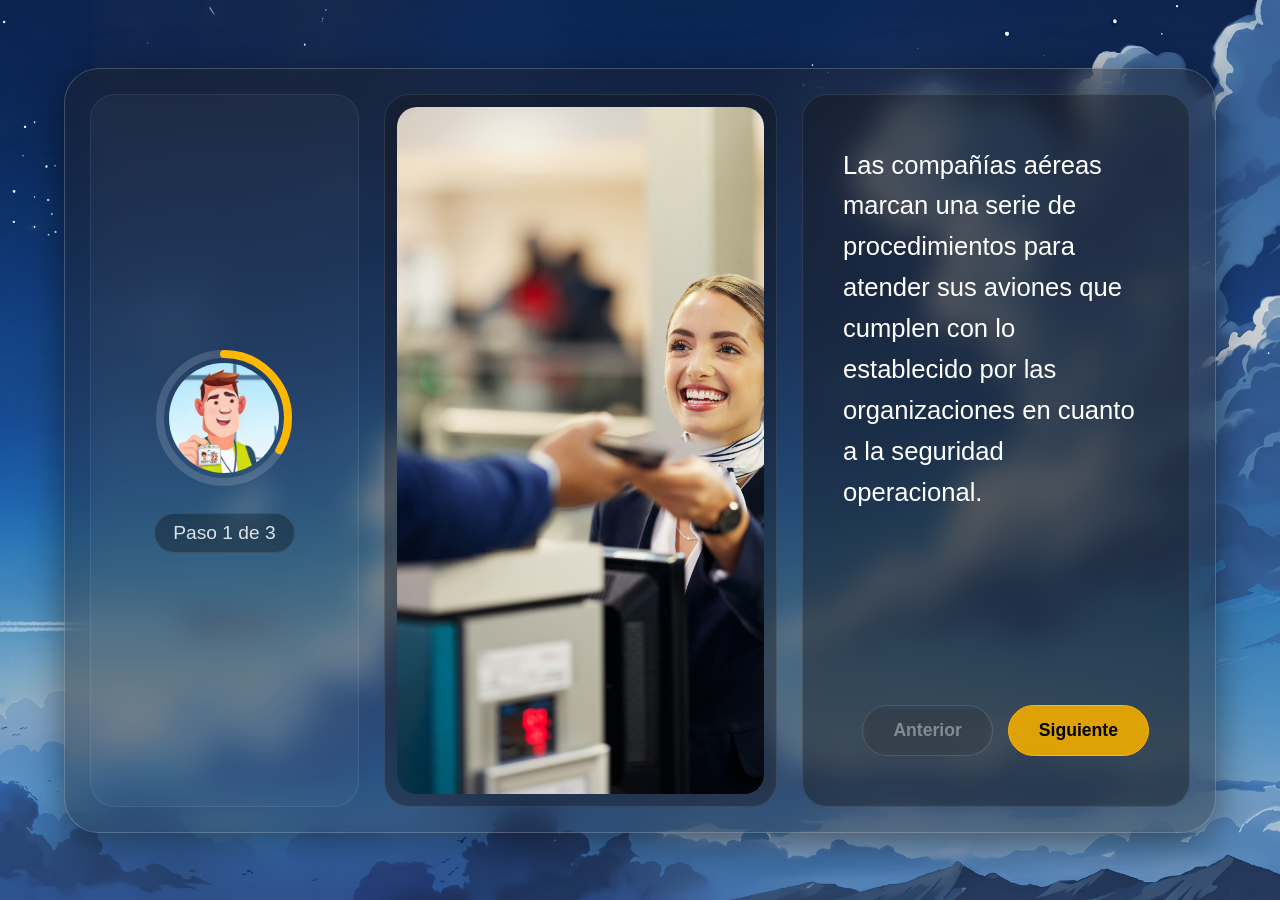
==== index.html @ 1d02ec84 "Commit inicial" ====
<!DOCTYPE html>
<html lang="es">
<head>
    <meta charset="UTF-8">
    <meta name="viewport" content="width=device-width, initial-scale=1.0">
    <title>Curso - Seguridad Operacional</title>
    <link rel="stylesheet" href="style.css">
</head>
<body>
    <div class="glass-container">
        <!-- Sidebar / Módulo de Avatar -->
        <aside class="sidebar">
            <div class="avatar-wrapper">
                <svg class="progress-ring" width="140" height="140">
                    <circle class="progress-ring__background" stroke="rgba(255,255,255,0.15)" stroke-width="8" fill="transparent" r="64" cx="70" cy="70"/>
                    <circle class="progress-ring__circle" stroke="#ffb800" stroke-width="8" fill="transparent" r="64" cx="70" cy="70"/>
                </svg>
                <!-- Aquí se carga la imagen desde la carpeta avatar -->
                <img src="avatar/avatar.png" alt="Avatar del usuario" class="avatar-image">
            </div>
            <div class="progress-text">
                Paso <span id="current-step">1</span> de <span id="total-steps">3</span>
            </div>
        </aside>

        <!-- Área Principal (Aprox. 70% del espacio visual total) -->
        <main class="content-area">
            <!-- Panel izquierdo: Imagen -->
            <div class="glass-panel image-panel">
                <img id="step-image" src="fotos/woman-airport-service-agent-with-passport-helping-traveler-check-terminal-counter-female-passenger-assistant-with-smile-travel-security-immigration-documents-airline-control.jpg" alt="Agente de servicio en el aeropuerto">
            </div>
            
            <!-- Panel derecho: Texto y controles -->
            <div class="glass-panel text-panel">
                <p id="step-text">
                    Las compañías aéreas marcan una serie de procedimientos para atender sus aviones que cumplen con lo establecido por las organizaciones en cuanto a la seguridad operacional.
                </p>
                
                <div class="navigation-controls">
                    <button id="btn-prev" class="nav-btn" disabled>Anterior</button>
                    <button id="btn-next" class="nav-btn btn-primary">Siguiente</button>
                </div>
            </div>
        </main>
    </div>
    <script src="script.js"></script>
</body>
</html>
---- style.css ----
* {
    margin: 0;
    padding: 0;
    box-sizing: border-box;
    font-family: 'Segoe Display Pro', 'Segoe Pro Display', 'Segoe UI', Roboto, Helvetica, Arial, sans-serif;
}

body {
    background-image: url('fondo/magnific_0pRmdObTfW.png');
    background-size: cover;
    background-position: center;
    background-attachment: fixed;
    height: 100vh;
    display: flex;
    justify-content: center;
    align-items: center;
    overflow: hidden;
    color: #fff;
    font-weight: 400;
}

/* Contenedor principal con efecto Glassmorphism */
.glass-container {
    width: 90vw;
    height: 85vh;
    max-width: 1400px;
    background: rgba(30, 30, 35, 0.4); /* Fondo muy oscuro y translúcido */
    backdrop-filter: blur(15px); /* Desenfoque de cristal */
    -webkit-backdrop-filter: blur(15px);
    border-radius: 35px;
    border: 1px solid rgba(255, 255, 255, 0.2); /* Borde suave */
    box-shadow: 0 10px 40px rgba(0, 0, 0, 0.5); /* Sombra flotante */
    display: flex;
    padding: 25px;
    gap: 25px;
}

/* Menú lateral (Avatar) */
.sidebar {
    width: 25%;
    display: flex;
    flex-direction: column;
    align-items: center;
    justify-content: center;
    background: rgba(255, 255, 255, 0.03);
    border-radius: 25px;
    border: 1px solid rgba(255, 255, 255, 0.08);
}

.avatar-wrapper {
    position: relative;
    width: 140px;
    height: 140px;
    display: flex;
    justify-content: center;
    align-items: center;
}

/* Imagen del avatar (Se recorta en círculo) */
.avatar-image {
    width: 110px;
    height: 110px;
    border-radius: 50%;
    object-fit: cover;
    position: absolute;
    z-index: 1;
}

/* Barra de progreso circular SVG */
.progress-ring {
    position: absolute;
    top: 0;
    left: 0;
    z-index: 2;
    transform: rotate(-90deg); /* Para que empiece desde arriba (las 12 hrs) */
}

.progress-ring__circle {
    stroke-dasharray: 402.12; /* 2 * PI * radio (64) = ~402 */
    stroke-dashoffset: 402.12; /* Inicialmente vacía */
    transition: stroke-dashoffset 0.6s cubic-bezier(0.4, 0, 0.2, 1);
    stroke-linecap: round; /* Bordes redondeados en la línea */
}

.progress-text {
    margin-top: 25px;
    font-size: 1.2rem;
    font-weight: 400;
    color: rgba(255, 255, 255, 0.85);
    background: rgba(0, 0, 0, 0.3);
    padding: 8px 18px;
    border-radius: 20px;
    border: 1px solid rgba(255, 255, 255, 0.1);
}

/* Área de contenido (El 70% solicitado) */
.content-area {
    width: 75%;
    display: flex;
    gap: 25px;
}

/* Paneles internos estilo Bento */
.glass-panel {
    background: rgba(20, 20, 25, 0.4); /* Cristal interior más oscuro */
    border-radius: 25px;
    border: 1px solid rgba(255, 255, 255, 0.1);
    box-shadow: inset 0 0 15px rgba(255,255,255,0.02);
}

/* Sección de la imagen */
.image-panel {
    flex: 1.2;
    overflow: hidden;
    display: flex;
    justify-content: center;
    align-items: center;
    padding: 12px;
}

.image-panel img {
    width: 100%;
    height: 100%;
    object-fit: cover;
    border-radius: 20px;
    transition: opacity 0.4s ease;
}

/* Sección del texto */
.text-panel {
    flex: 1;
    padding: 50px 40px;
    display: flex;
    flex-direction: column;
    justify-content: center;
}

#step-text {
    font-size: 1.6rem;
    line-height: 1.6;
    margin-bottom: auto; 
    text-align: left;
    transition: opacity 0.4s ease;
    font-weight: 400;
}

/* Controles de navegación */
.navigation-controls {
    display: flex;
    justify-content: flex-end;
    gap: 15px;
    margin-top: 40px;
}

/* Botones Base */
.nav-btn {
    padding: 14px 30px;
    border: none;
    border-radius: 50px;
    font-size: 1.1rem;
    font-weight: 600;
    cursor: pointer;
    transition: all 0.3s ease; /* Transición general */
    background: rgba(255, 255, 255, 0.1);
    color: #fff;
    border: 1px solid rgba(255, 255, 255, 0.3);
    backdrop-filter: blur(5px);
}

/* Estado Deshabilitado */
.nav-btn:disabled {
    opacity: 0.4;
    cursor: not-allowed;
    background: rgba(255, 255, 255, 0.05);
}

/* Animación de Clic (Efecto físico de presionar) */
.nav-btn:not(:disabled):active {
    transform: scale(0.92);
}

/* Botón Siguiente Destacado */
.btn-primary {
    background: rgba(255, 184, 0, 0.85); /* Color de acento estilo inspiración */
    color: #000;
    border: 1px solid rgba(255, 184, 0, 1);
    animation: pulse 2s infinite; /* Animación constante en bucle */
}

.btn-primary:not(:disabled):hover {
    background: rgba(255, 184, 0, 1);
    box-shadow: 0 0 20px rgba(255, 184, 0, 0.5);
}

/* Animación en bucle del botón siguiente */
@keyframes pulse {
    0% {
        box-shadow: 0 0 0 0 rgba(255, 184, 0, 0.6);
    }
    70% {
        box-shadow: 0 0 0 18px rgba(255, 184, 0, 0);
    }
    100% {
        box-shadow: 0 0 0 0 rgba(255, 184, 0, 0);
    }
}
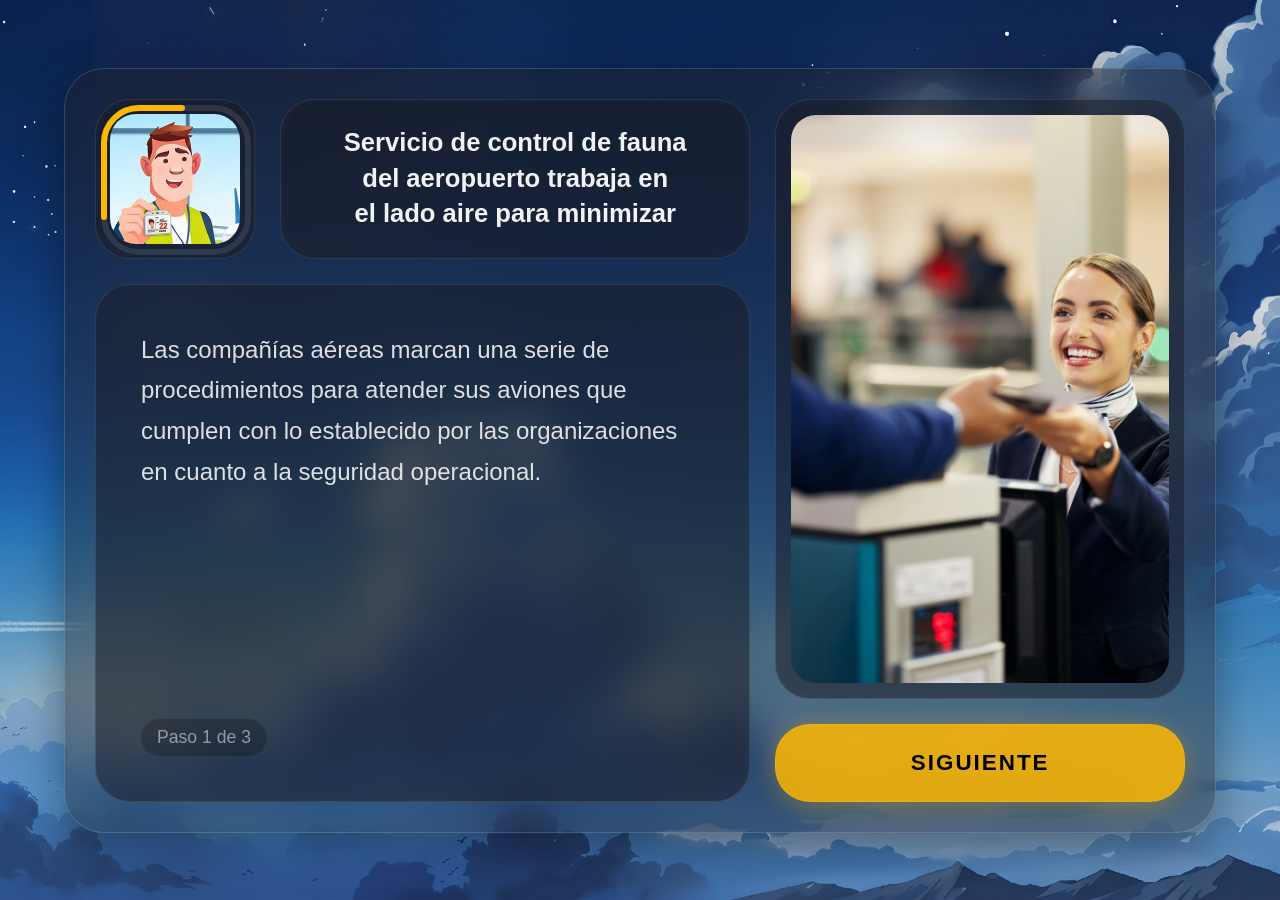
==== commit 3df15bd1: "v2" ====
--- a/index.html
+++ b/index.html
@@ -8,40 +8,53 @@
 </head>
 <body>
     <div class="glass-container">
-        <!-- Sidebar / Módulo de Avatar -->
-        <aside class="sidebar">
-            <div class="avatar-wrapper">
-                <svg class="progress-ring" width="140" height="140">
-                    <circle class="progress-ring__background" stroke="rgba(255,255,255,0.15)" stroke-width="8" fill="transparent" r="64" cx="70" cy="70"/>
-                    <circle class="progress-ring__circle" stroke="#ffb800" stroke-width="8" fill="transparent" r="64" cx="70" cy="70"/>
-                </svg>
-                <!-- Aquí se carga la imagen desde la carpeta avatar -->
-                <img src="avatar/avatar.png" alt="Avatar del usuario" class="avatar-image">
+        <!-- Botón Anterior Flotante -->
+        <button id="btn-prev" class="nav-btn floating-prev" disabled>
+            <span class="arrow">◀</span> Anterior
+        </button>
+
+        <!-- Columna Izquierda (Avatar, Título, Texto) -->
+        <div class="left-column">
+            <!-- Fila Superior: Avatar + Título -->
+            <div class="header-row">
+                <!-- Avatar rediseñado (Squircle) con Barra de progreso -->
+                <div class="avatar-squircle-wrapper glass-panel">
+                    <svg class="progress-svg" width="160" height="160">
+                        <!-- Rectángulo redondeado para el fondo -->
+                        <rect class="progress-rect__background" x="8" y="8" width="144" height="144" rx="35" ry="35" fill="none" stroke="rgba(255,255,255,0.1)" stroke-width="6"/>
+                        <!-- Rectángulo redondeado para el progreso -->
+                        <rect class="progress-rect" x="8" y="8" width="144" height="144" rx="35" ry="35" fill="none" stroke="#ffb800" stroke-width="6" stroke-linecap="round"/>
+                    </svg>
+                    <img src="avatar/avatar.png" alt="Avatar del usuario" class="avatar-image-squircle">
+                </div>
+                
+                <!-- Panel del Título -->
+                <div class="title-panel glass-panel">
+                    <h1 id="step-title">Servicio de control de fauna del aeropuerto trabaja en el lado aire para minimizar</h1>
+                </div>
             </div>
-            <div class="progress-text">
-                Paso <span id="current-step">1</span> de <span id="total-steps">3</span>
+            
+            <!-- Fila Inferior: Texto -->
+            <div class="text-panel glass-panel">
+                <p id="step-text">
+                    Las compañías aéreas marcan una serie de procedimientos para atender sus aviones que cumplen con lo establecido por las organizaciones en cuanto a la seguridad operacional.
+                </p>
+                <div class="progress-text">
+                    Paso <span id="current-step">1</span> de <span id="total-steps">3</span>
+                </div>
             </div>
-        </aside>
+        </div>
 
-        <!-- Área Principal (Aprox. 70% del espacio visual total) -->
-        <main class="content-area">
-            <!-- Panel izquierdo: Imagen -->
-            <div class="glass-panel image-panel">
+        <!-- Columna Derecha (Imagen y Botón Siguiente) -->
+        <div class="right-column">
+            <!-- Panel de Imagen -->
+            <div class="image-panel glass-panel">
                 <img id="step-image" src="fotos/woman-airport-service-agent-with-passport-helping-traveler-check-terminal-counter-female-passenger-assistant-with-smile-travel-security-immigration-documents-airline-control.jpg" alt="Agente de servicio en el aeropuerto">
             </div>
             
-            <!-- Panel derecho: Texto y controles -->
-            <div class="glass-panel text-panel">
-                <p id="step-text">
-                    Las compañías aéreas marcan una serie de procedimientos para atender sus aviones que cumplen con lo establecido por las organizaciones en cuanto a la seguridad operacional.
-                </p>
-                
-                <div class="navigation-controls">
-                    <button id="btn-prev" class="nav-btn" disabled>Anterior</button>
-                    <button id="btn-next" class="nav-btn btn-primary">Siguiente</button>
-                </div>
-            </div>
-        </main>
+            <!-- Botón Siguiente -->
+            <button id="btn-next" class="nav-btn btn-primary glass-panel">Siguiente</button>
+        </div>
     </div>
     <script src="script.js"></script>
 </body>
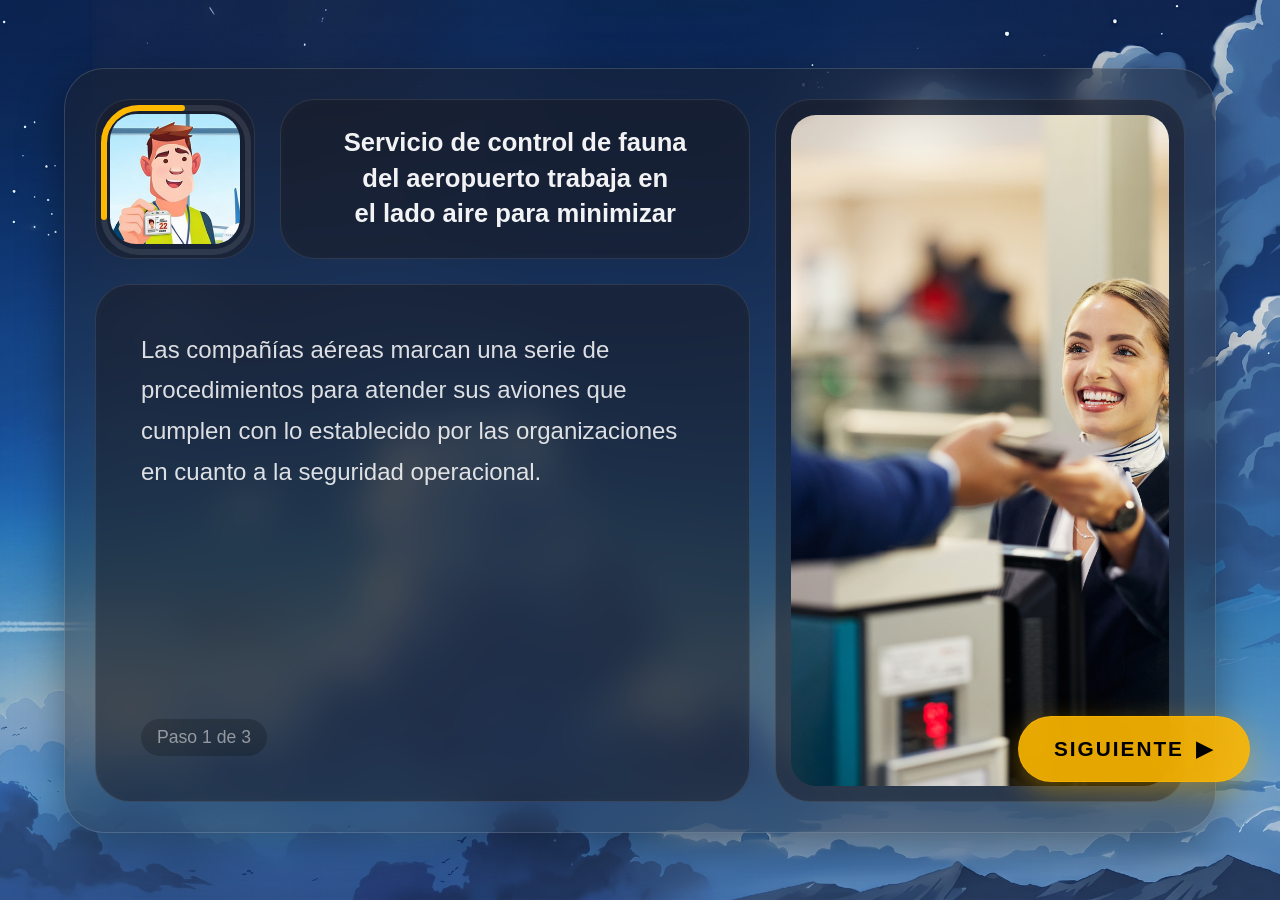
==== commit cc268245: "Reposiciona botones nav segun boceto_b: anterior arriba-izquierda, siguiente abajo-derecha con flech" ====
--- a/index.html
+++ b/index.html
@@ -52,8 +52,10 @@
                 <img id="step-image" src="fotos/woman-airport-service-agent-with-passport-helping-traveler-check-terminal-counter-female-passenger-assistant-with-smile-travel-security-immigration-documents-airline-control.jpg" alt="Agente de servicio en el aeropuerto">
             </div>
             
-            <!-- Botón Siguiente -->
-            <button id="btn-next" class="nav-btn btn-primary glass-panel">Siguiente</button>
+            <!-- Botón Siguiente Flotante -->
+            <button id="btn-next" class="nav-btn floating-next">
+                <span id="btn-next-label">Siguiente</span> <span class="arrow">▶</span>
+            </button>
         </div>
     </div>
     <script src="script.js"></script>
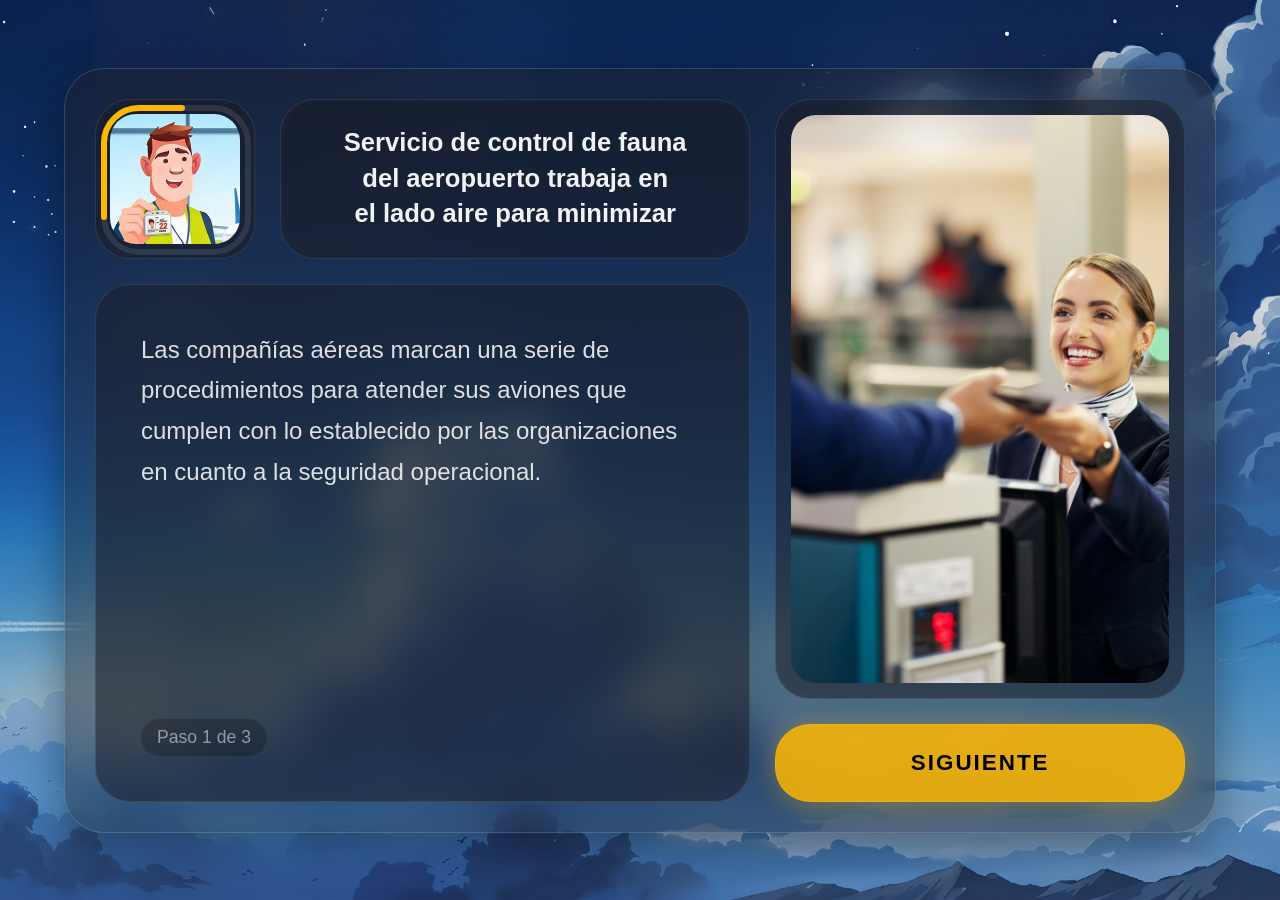
==== commit 9365f344: "Revert "Reposiciona botones nav segun boceto_b: anterior arriba-izquierda, siguiente abajo-derecha c" ====
--- a/index.html
+++ b/index.html
@@ -52,10 +52,8 @@
                 <img id="step-image" src="fotos/woman-airport-service-agent-with-passport-helping-traveler-check-terminal-counter-female-passenger-assistant-with-smile-travel-security-immigration-documents-airline-control.jpg" alt="Agente de servicio en el aeropuerto">
             </div>
             
-            <!-- Botón Siguiente Flotante -->
-            <button id="btn-next" class="nav-btn floating-next">
-                <span id="btn-next-label">Siguiente</span> <span class="arrow">▶</span>
-            </button>
+            <!-- Botón Siguiente -->
+            <button id="btn-next" class="nav-btn btn-primary glass-panel">Siguiente</button>
         </div>
     </div>
     <script src="script.js"></script>
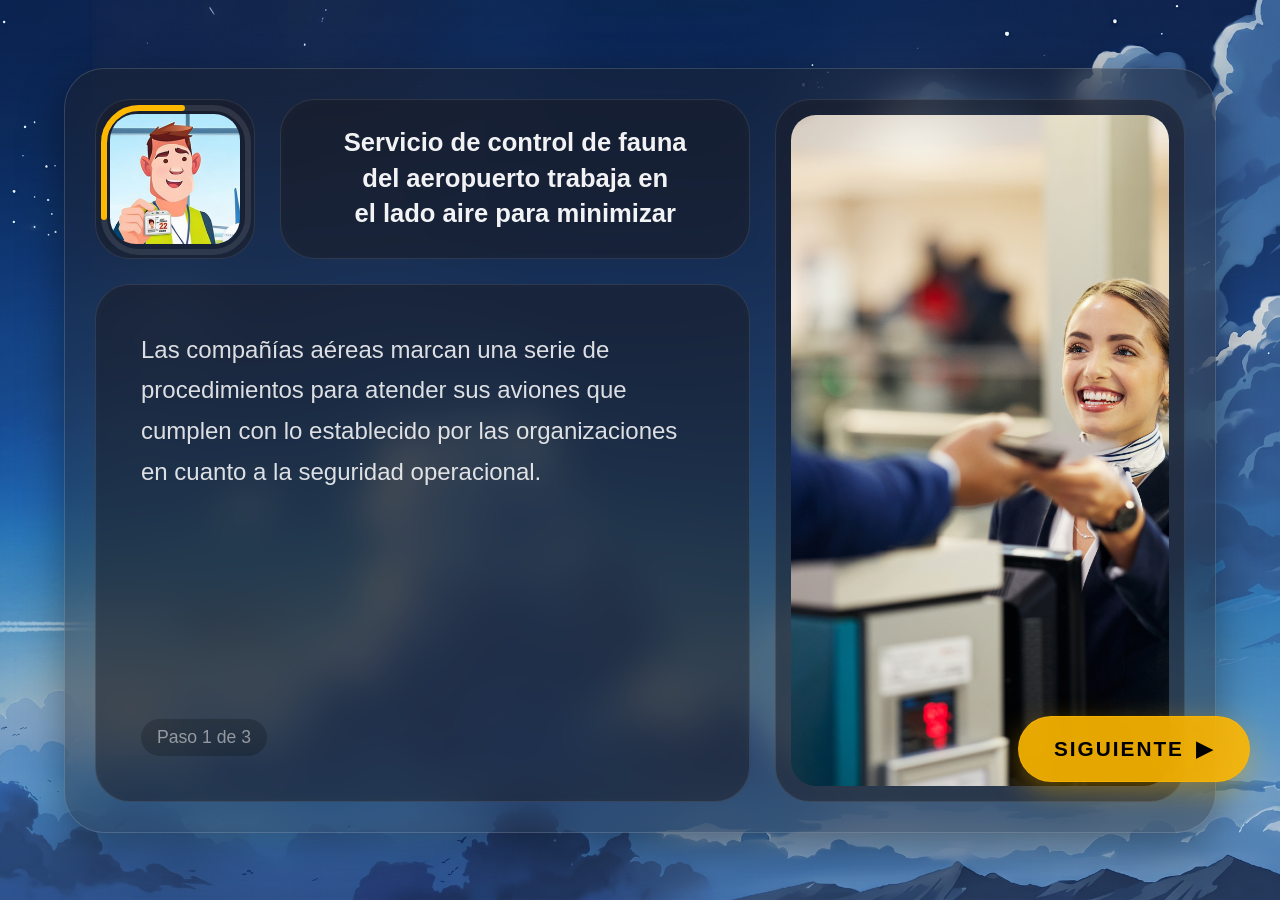
==== commit 59eaf13e: "Reapply "Reposiciona botones nav segun boceto_b: anterior arriba-izquierda, siguiente abajo-derecha " ====
--- a/index.html
+++ b/index.html
@@ -52,8 +52,10 @@
                 <img id="step-image" src="fotos/woman-airport-service-agent-with-passport-helping-traveler-check-terminal-counter-female-passenger-assistant-with-smile-travel-security-immigration-documents-airline-control.jpg" alt="Agente de servicio en el aeropuerto">
             </div>
             
-            <!-- Botón Siguiente -->
-            <button id="btn-next" class="nav-btn btn-primary glass-panel">Siguiente</button>
+            <!-- Botón Siguiente Flotante -->
+            <button id="btn-next" class="nav-btn floating-next">
+                <span id="btn-next-label">Siguiente</span> <span class="arrow">▶</span>
+            </button>
         </div>
     </div>
     <script src="script.js"></script>
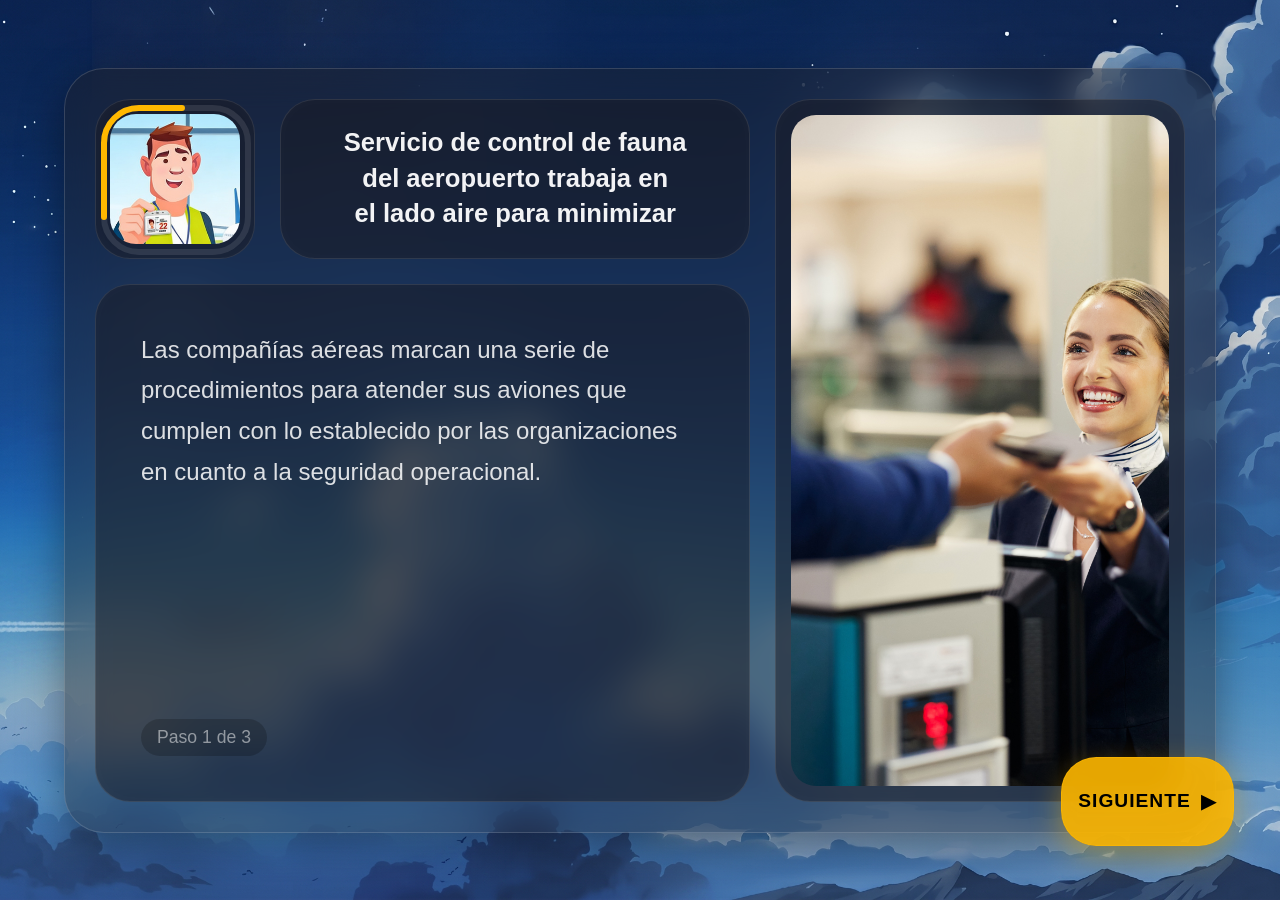
==== commit f5f4a0d8: "Ajusta medidas exactas de botones flotantes segun boceto_b (anterior solo icono, offsets y tamano pr" ====
--- a/index.html
+++ b/index.html
@@ -8,9 +8,9 @@
 </head>
 <body>
     <div class="glass-container">
-        <!-- Botón Anterior Flotante -->
-        <button id="btn-prev" class="nav-btn floating-prev" disabled>
-            <span class="arrow">◀</span> Anterior
+        <!-- Botón Anterior Flotante (solo ícono, medidas de boceto_b) -->
+        <button id="btn-prev" class="nav-btn floating-prev" disabled aria-label="Anterior">
+            <span class="arrow">◀</span>
         </button>
 
         <!-- Columna Izquierda (Avatar, Título, Texto) -->
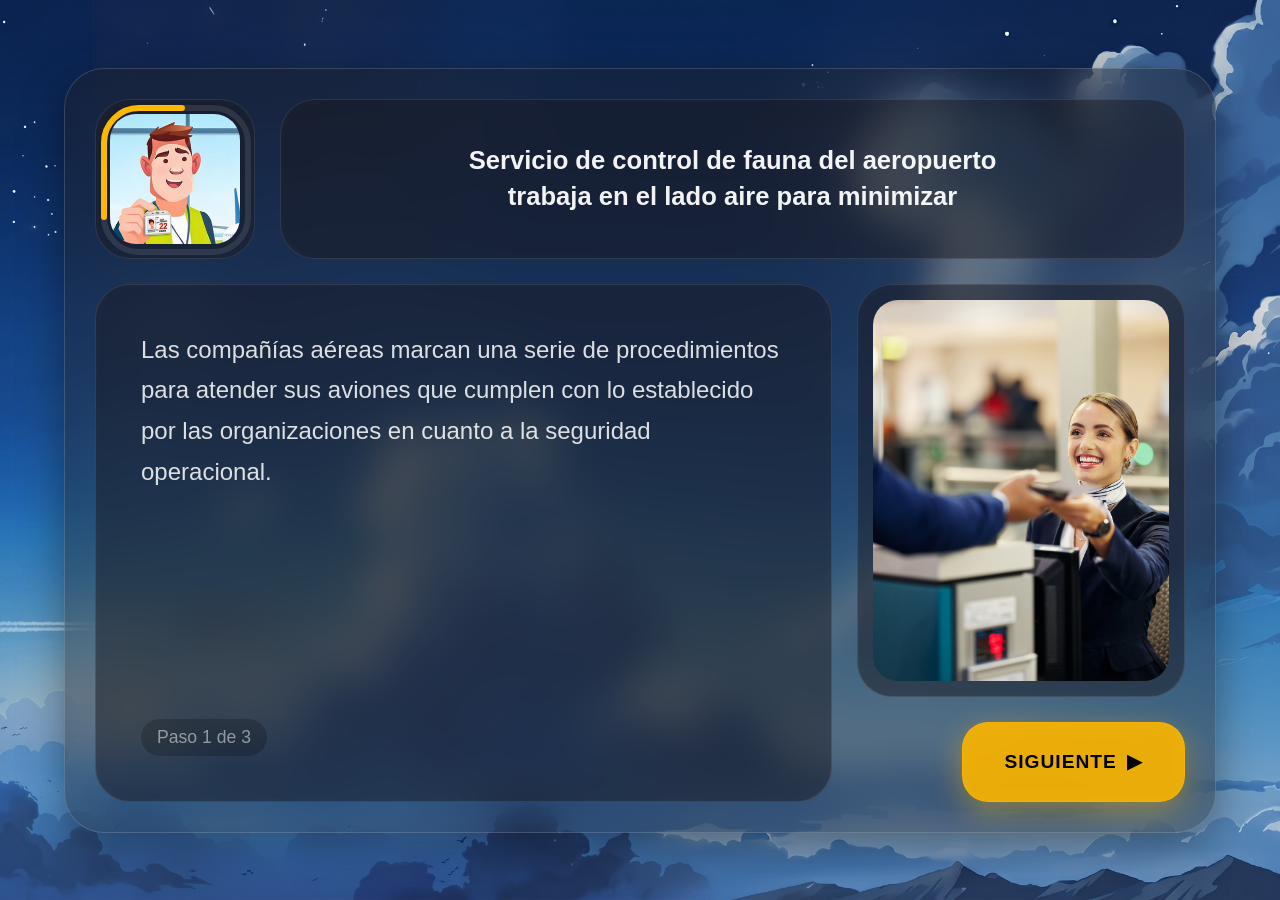
==== commit 2bea1389: "Reestructura layout segun boceto_d: titulo a todo el ancho, texto izquierda, imagen derecha con boto" ====
--- a/index.html
+++ b/index.html
@@ -8,33 +8,28 @@
 </head>
 <body>
     <div class="glass-container">
-        <!-- Botón Anterior Flotante (solo ícono, medidas de boceto_b) -->
-        <button id="btn-prev" class="nav-btn floating-prev" disabled aria-label="Anterior">
-            <span class="arrow">◀</span>
-        </button>
+        <!-- Fila Superior: Avatar + Título a todo el ancho (boceto_d) -->
+        <div class="header-row">
+            <!-- Avatar rediseñado (Squircle) con Barra de progreso -->
+            <div class="avatar-squircle-wrapper glass-panel">
+                <svg class="progress-svg" width="160" height="160">
+                    <!-- Rectángulo redondeado para el fondo -->
+                    <rect class="progress-rect__background" x="8" y="8" width="144" height="144" rx="35" ry="35" fill="none" stroke="rgba(255,255,255,0.1)" stroke-width="6"/>
+                    <!-- Rectángulo redondeado para el progreso -->
+                    <rect class="progress-rect" x="8" y="8" width="144" height="144" rx="35" ry="35" fill="none" stroke="#ffb800" stroke-width="6" stroke-linecap="round"/>
+                </svg>
+                <img src="avatar/avatar.png" alt="Avatar del usuario" class="avatar-image-squircle">
+            </div>
 
-        <!-- Columna Izquierda (Avatar, Título, Texto) -->
-        <div class="left-column">
-            <!-- Fila Superior: Avatar + Título -->
-            <div class="header-row">
-                <!-- Avatar rediseñado (Squircle) con Barra de progreso -->
-                <div class="avatar-squircle-wrapper glass-panel">
-                    <svg class="progress-svg" width="160" height="160">
-                        <!-- Rectángulo redondeado para el fondo -->
-                        <rect class="progress-rect__background" x="8" y="8" width="144" height="144" rx="35" ry="35" fill="none" stroke="rgba(255,255,255,0.1)" stroke-width="6"/>
-                        <!-- Rectángulo redondeado para el progreso -->
-                        <rect class="progress-rect" x="8" y="8" width="144" height="144" rx="35" ry="35" fill="none" stroke="#ffb800" stroke-width="6" stroke-linecap="round"/>
-                    </svg>
-                    <img src="avatar/avatar.png" alt="Avatar del usuario" class="avatar-image-squircle">
-                </div>
-                
-                <!-- Panel del Título -->
-                <div class="title-panel glass-panel">
-                    <h1 id="step-title">Servicio de control de fauna del aeropuerto trabaja en el lado aire para minimizar</h1>
-                </div>
+            <!-- Panel del Título -->
+            <div class="title-panel glass-panel">
+                <h1 id="step-title">Servicio de control de fauna del aeropuerto trabaja en el lado aire para minimizar</h1>
             </div>
-            
-            <!-- Fila Inferior: Texto -->
+        </div>
+
+        <!-- Fila Principal: Texto | Imagen + Botones (boceto_d) -->
+        <div class="main-row">
+            <!-- Panel de Texto -->
             <div class="text-panel glass-panel">
                 <p id="step-text">
                     Las compañías aéreas marcan una serie de procedimientos para atender sus aviones que cumplen con lo establecido por las organizaciones en cuanto a la seguridad operacional.
@@ -43,19 +38,24 @@
                     Paso <span id="current-step">1</span> de <span id="total-steps">3</span>
                 </div>
             </div>
-        </div>
 
-        <!-- Columna Derecha (Imagen y Botón Siguiente) -->
-        <div class="right-column">
-            <!-- Panel de Imagen -->
-            <div class="image-panel glass-panel">
-                <img id="step-image" src="fotos/woman-airport-service-agent-with-passport-helping-traveler-check-terminal-counter-female-passenger-assistant-with-smile-travel-security-immigration-documents-airline-control.jpg" alt="Agente de servicio en el aeropuerto">
+            <!-- Columna Derecha (Imagen y Botones) -->
+            <div class="right-column">
+                <!-- Panel de Imagen -->
+                <div class="image-panel glass-panel">
+                    <img id="step-image" src="fotos/woman-airport-service-agent-with-passport-helping-traveler-check-terminal-counter-female-passenger-assistant-with-smile-travel-security-immigration-documents-airline-control.jpg" alt="Agente de servicio en el aeropuerto">
+                </div>
+
+                <!-- Fila de Botones: Anterior (cuadrado) + Siguiente (ancho) -->
+                <div class="nav-row">
+                    <button id="btn-prev" class="nav-btn nav-prev glass-panel" disabled aria-label="Anterior">
+                        <span class="arrow">◀</span>
+                    </button>
+                    <button id="btn-next" class="nav-btn nav-next">
+                        <span id="btn-next-label">Siguiente</span> <span class="arrow">▶</span>
+                    </button>
+                </div>
             </div>
-            
-            <!-- Botón Siguiente Flotante -->
-            <button id="btn-next" class="nav-btn floating-next">
-                <span id="btn-next-label">Siguiente</span> <span class="arrow">▶</span>
-            </button>
         </div>
     </div>
     <script src="script.js"></script>
